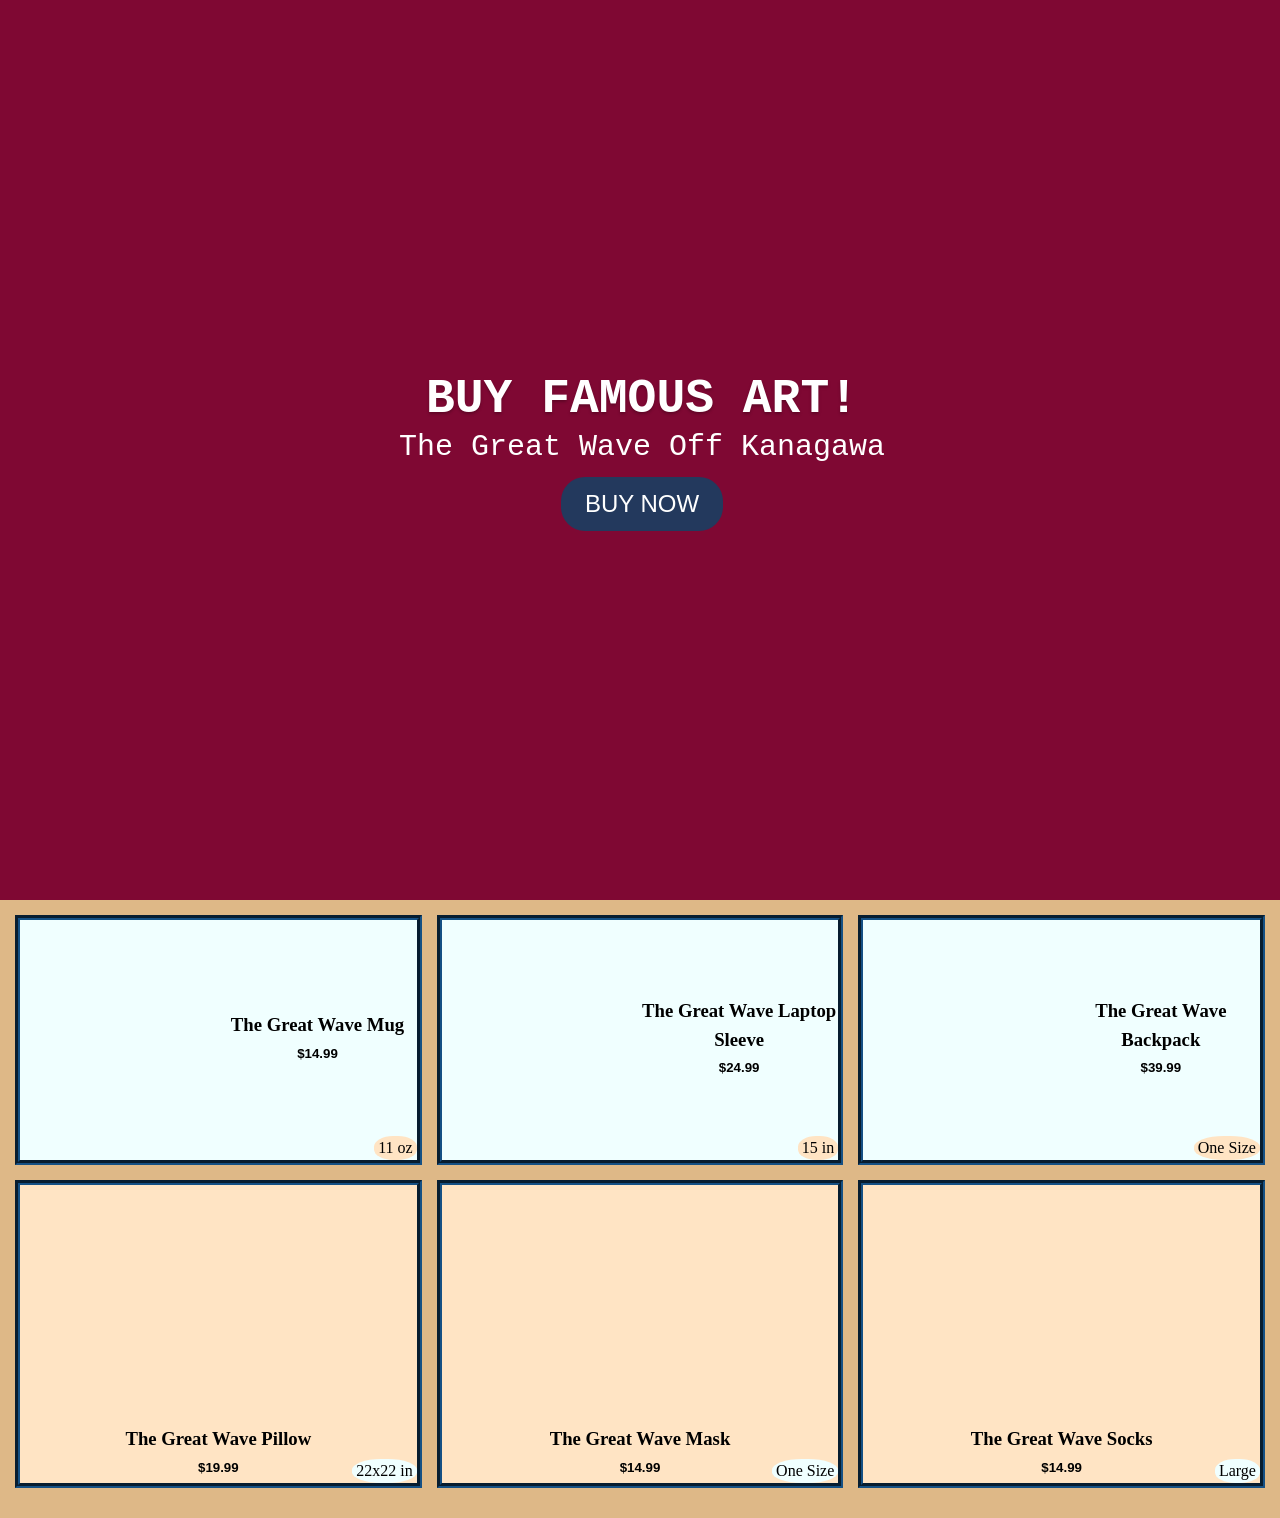
==== index.html @ afb73709 "Add files via upload Stuff" ====
<!DOCTYPE html>
<html>
<head>
    <title>Page Title</title>
    <link rel="stylesheet" href="/style.css" />
</head>
<body>

    <div class="banner">
        <hgroup>
            <h1>buy famous art!</h1>
            <h2>the great wave off kanagawa</h2>
            <a href="#">Buy Now</a>
        </hgroup>
    </div>
    <ul class="product-list">
        <li>
            <div class="image" style="background-image: url(/images/GreatWaveMug/WaveMugFront.jpg)"></div>
            <hgroup>
                <h3>The Great Wave Mug</h3>
                <h4></h4>
                <h5>$14.99</h5>
            </hgroup>
            <span>11 oz</span>
        </li>
        <li>
            <div class="image" style="background-image: url(/images/GreatWavePillow/WavePillowMain.jpg)"></div>
            <hgroup>
                <h3>The Great Wave Pillow</h3>
                <h4></h4>
                <h5>$19.99</h5>
            </hgroup>
            <span>22x22 in</span>
        </li>
        <li>
            <div class="image" style="background-image: url(/images/GreatWaveLaptopSleeve/WaveLaptopSleeve.jpg)"></div>
            <hgroup>
                <h3>The Great Wave Laptop Sleeve</h3>
                <h4></h4>
                <h5>$24.99</h5>
            </hgroup>
            <span>15 in</span>
        </li>
        <li>
            <div class="image" style="background-image: url(/images/greatwavemask/WaveMaskMain.jpg)"></div>
            <hgroup>
                <h3>The Great Wave Mask</h3>
                <h4></h4>
                <h5>$14.99</h5>
            </hgroup>
            <span>One Size</span>
        </li>
        <li>
            <div class="image" style="background-image: url(/images/GreatWaveBackpack/WaveBackpackMain.jpg)"></div>
            <hgroup>
                <h3>The Great Wave Backpack</h3>
                <h4></h4>
                <h5>$39.99</h5>
            </hgroup>
            <span>One Size</span>
        </li>
        <li>
            <div class="image" style="background-image: url(/images/GreatWaveSock/WaveSockMain.jpg)"></div>
            <hgroup>
                <h3>The Great Wave Socks</h3>
                <h4></h4>
                <h5>$14.99</h5>
            </hgroup>
            <span>Large</span>
        </li>
    </ul>

</body>
</html>
---- style.css ----
* {
    padding: 0;
    margin: 0;
    box-sizing: border-box;
} 
html, body {
    height: 100%;
    
}
.banner {
    position: relative;
    background: #ff1166 url(/images/TheGreatWaveOffKanagawa.jpg
    );
    height: 100%;
    background-repeat: no-repeat;
    background-size: cover;
    background-position: center;
    text-align: center;
    white-space: nowrap;
}
.banner:before {
    content: '\00a0';
    display: inline-block;
    height: 100%;
    width: 0px;
    vertical-align: middle;
}
.banner:after {
    content: '\00a0';
    display: block;
    position: absolute;
    left: 0px;
    top: 0px;
    width: 100%;
    height: 100%;
    background: rgba(0,0,0,.5)
}
.banner > hgroup {
    position: relative;
    display: inline-block;
    max-width: 720px;
    margin: 0 auto;
    vertical-align: middle;
    white-space: normal;
    z-index: 100;
}
.banner > hgroup > h1 {
    color: #fff;
    font: 900 48px/60px arial;
    font-family: monospace;
    text-transform: uppercase;
    text-shadow: 0px 2px 3px rgba(0,0,0,.25);
}
.banner > hgroup > h2 {
    color: #fff;
    font: 100 30px/36px arial;
    font-family: monospace;
    text-transform: capitalize;
    text-shadow: 0px 2px 3px(0,0,0,.25);
}
.banner > hgroup > a {
    display: inline-block;
    background-color: #23395d;
    border-radius: 24px;
    margin: 12px 0 0 0;
    padding: 9px 24px;
    color: #fff;
    font: 500 24px/36px arial;
    text-transform: uppercase;
    text-decoration: none;
}
.banner > hgroup > a:hover {
    background: #3f5277;
}







ul.product-list {
    columns: 300px 3;
    column-gap: 15px;
    padding: 15px;
    background-color: burlywood;
}
ul.product-list > li {
    display: block;
    position: relative;
    border-style: groove;
    border-width: thick;
    border-color: #155084;
    text-align: center;
    background-color: azure;
    margin: 0 0 15px 0;
    
    -webkit-column-break-inside: avoid;
          page-break-inside: avoid;
               break-inside: avoid;

}
ul.product-list > li:hover .image {
    opacity: 0.9;
    cursor: pointer;
    
    *width: 250px;
    *height: 250px;
    *margin: -7px auto;
    *background-size: 250px 250px;
    *transition: 0.8s;
}
ul.product-list > middle
ul.product-list > li > img {
    max-width: 100%;
    border-style: none;
    width: 25%;
    vertical-align: middle;
    
    *border-style: none;
    *width: 25%;
} 
ul.product-list > li > img:hover {
   position: relative;
}
ul.product-list > li > .image {
    vertical-align: middle;
    height: 100%;
    border-style: none;
    width: 50%;
    height: 240px;
    margin: 0 auto;
    background-position: center;
    background-repeat: no-repeat;
    background-size: cover;
    
    
} 
ul.product-list > li > hgroup {
    border-style: none;
    display: inline-block;
    vertical-align: middle;
    text-align: center;
    width: 100%;
    flex-basis: 15%;
    line-height: 180%;
    
    *border-style: none;
    *text-align: center;
    *width: 25%; 
    *line-height: 180%;
    font-family: arial;
    
    
    *background: blue;
    
}
ul.product-list > li > hgroup > h3 {
    font-family: cursive;
}
ul.product-list > li > hgroup > h4 {
    
}
ul.product-list > li > hgroup > h5 {
    
}
ul.product-list > li > span {
    position: absolute;
    bottom: 0px;
    right: 0px;
    background-color: azure;
    padding: 3px 4px;
    border-radius: 45%;
}



ul.product-list > li:nth-of-type(odd) {
    border-style: groove;
    background-color: bisque;
    height: 250px;
    white-space: nowrap;
}
ul.product-list > li:nth-of-type(odd) > .image {
    display: inline-block;
    border-style: none;
    width: 50%;
}
ul.product-list > li:nth-of-type(odd) > hgroup {
    border-style: none;
    text-align: center;
    width: 50%; 
    margin: 0 0 0 -.25em;
    line-height: 180%;
    white-space: normal;
}
ul.product-list > li:nth-of-type(odd) > hgroup > h3 {
    
}
ul.product-list > li:nth-of-type(odd) > hgroup > h4 {
    
}
ul.product-list > li:nth-of-type(odd) > hgroup > h5 {
    
}
ul.product-list > li:nth-last-of-type(odd) > span {
    background-color: bisque;
    padding: 3px 4px;
    border-radius: 45%;
}



@media all and (max-width: 820px) {
    
    ul.product-list {
        width: 100%;
        float: none;
    }
}
    
@media all and (min-width: 821px) {
    
    ul.product-list > li {
        background-color: bisque;
    }
    ul.product-list > li > span {
        background-color: bisque;
    }
}

@media all and (min-width: 821px) {
    
    ul.product-list > li:nth-of-type(odd) {
        background-color: azure;
    }
    ul.product-list > li:nth-last-of-type(odd) > span {
        background-color: azure;
    }
}
    
    
    
    
 
.product-detail {
    
}
.product-detail > section {
    background-color: bisque;
    text-align: center;
}
.product-detail > section > h1 {
    font-family: cursive;
    font-size: 200%;
}
.product-deatil > section > .photo-gallery {
    
}
.product-detail > section > .photo-gallery > .primary-photo {
    background-image: url(images/monalisa.jpg);
    height: 300px;
    background-size: cover;
}
.product-detail > section > .photo-gallery > .center {
    display: block;
    margin-left: auto;
    margin-right: auto;
    width: 25%;
}
.product-detail > section > .photo-gallery > img {
    height: 75px;
    border: solid 1px;
}
.product-detail > section > h2 {
    font-family: arial;
}
.product-detail > section > p {
    width: 250px;
    margin-left: auto;
    margin-right: auto;
    padding: 10px;
}
.product-detail > section > form {
    
}
.product-detail > section > form > label {
    font-size: 18px;
    font-family: arial;
}
.product-detail > section > form > label > input {
    
}
.dropdown {
    
}
.dropdown > a {
    display: inline-block;
    background-color: #ab4500;
    border-radius: 24px;
    margin: 12px 0 0 0;
    padding: 9px 24px;
    color: #fff;
    font: 50 12px/24px arial;
    text-transform: uppercase;
    text-decoration: none;
}
@media all and (min-width: 821px) {
    .product-detail > section {
        
    }
}
@media all and (min-width: 821px) {
    .product-detail > section {
        
    }
}
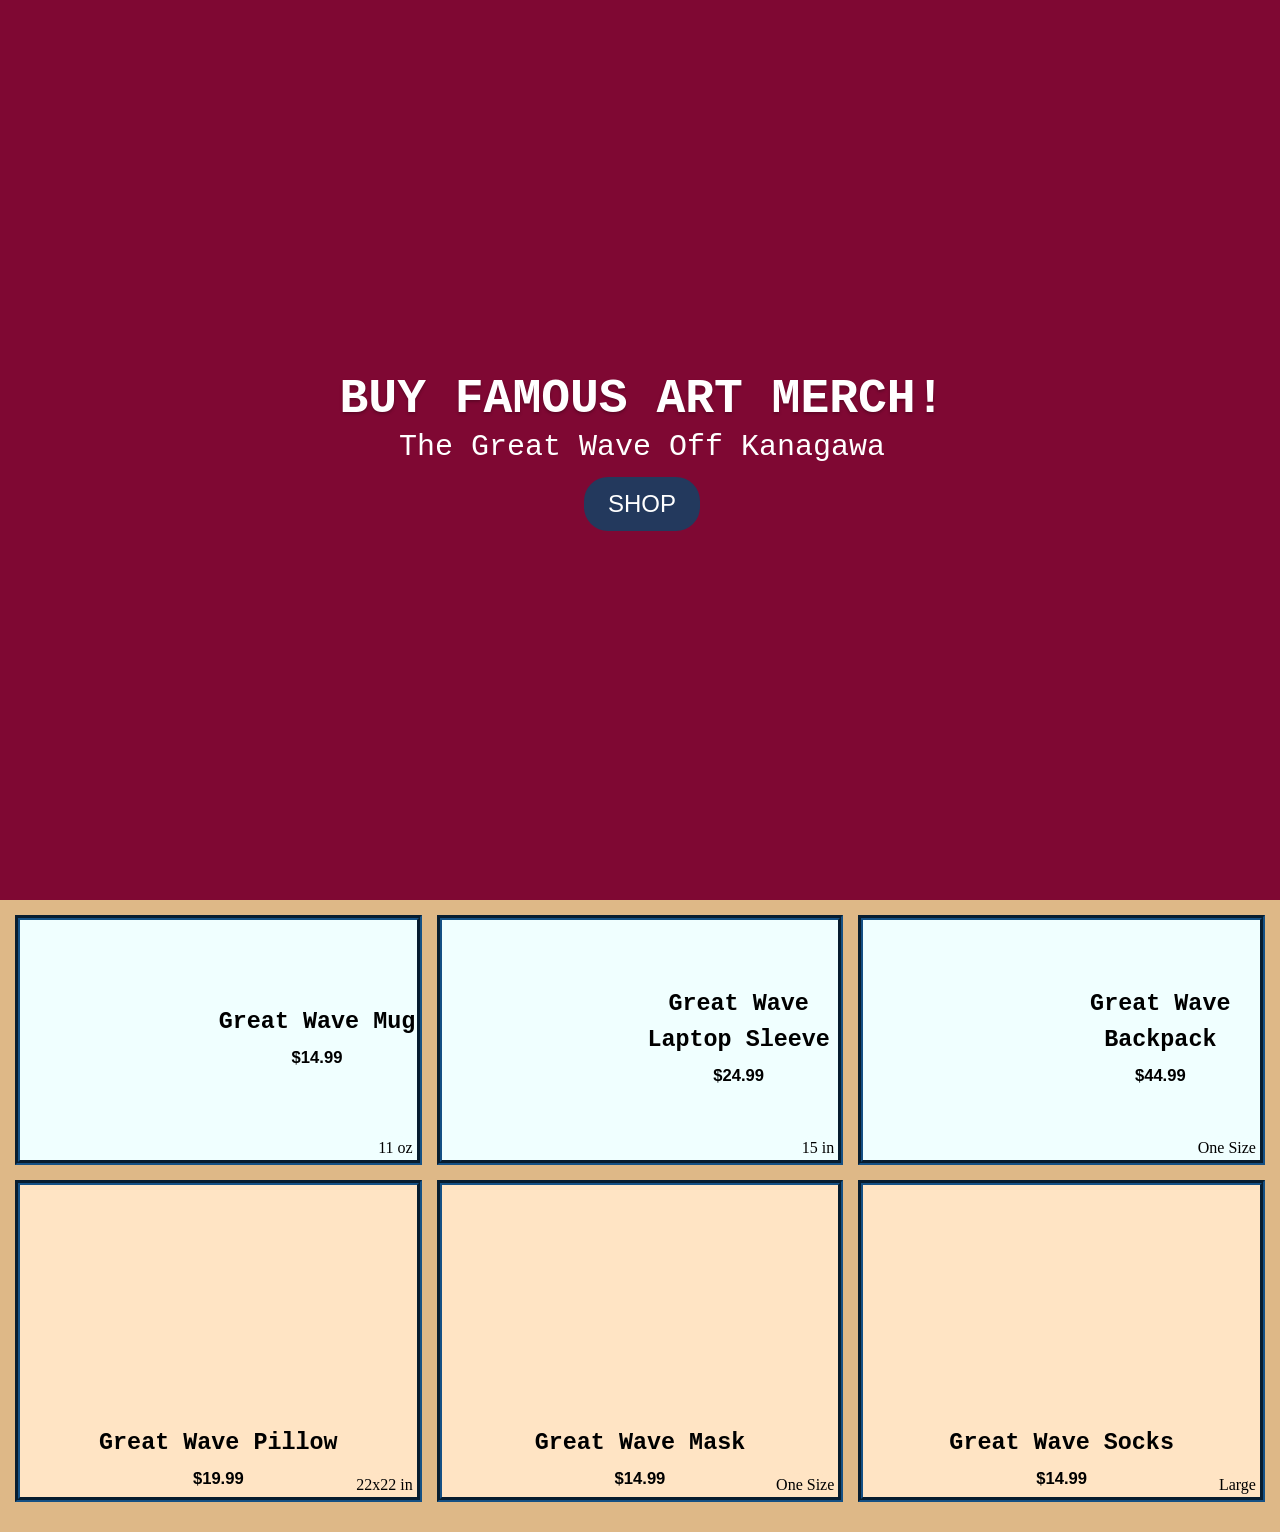
==== commit 75628eca: "Add files via upload" ====
--- a/index.html
+++ b/index.html
@@ -8,65 +8,77 @@
 
     <div class="banner">
         <hgroup>
-            <h1>buy famous art!</h1>
+            <h1>buy famous art merch!</h1>
             <h2>the great wave off kanagawa</h2>
-            <a href="#">Buy Now</a>
+            <a href="#products">Shop</a>
         </hgroup>
     </div>
-    <ul class="product-list">
+    <ul class="product-list" id="products">
         <li>
-            <div class="image" style="background-image: url(/images/GreatWaveMug/WaveMugFront.jpg)"></div>
-            <hgroup>
-                <h3>The Great Wave Mug</h3>
-                <h4></h4>
-                <h5>$14.99</h5>
-            </hgroup>
-            <span>11 oz</span>
+            <a href="GreatWaveProducts/GreatWaveMug.html">
+                <div class="image" style="background-image: url(images/GreatWaveMug/MugFrontTransparent.png)"></div>
+                <hgroup>
+                    <h3>Great Wave Mug</h3>
+                    <h4></h4>
+                    <h5>$14.99</h5>
+                </hgroup>
+                <span>11 oz</span>
+            </a>
         </li>
         <li>
-            <div class="image" style="background-image: url(/images/GreatWavePillow/WavePillowMain.jpg)"></div>
-            <hgroup>
-                <h3>The Great Wave Pillow</h3>
-                <h4></h4>
-                <h5>$19.99</h5>
-            </hgroup>
-            <span>22x22 in</span>
+            <a href="GreatWaveProducts/GreatWavePillow.html">
+                <div class="image" style="background-image: url(/images/GreatWavePillow/PillowFrontTransparent.png)"></div>
+                <hgroup>
+                    <h3>Great Wave Pillow</h3>
+                    <h4></h4>
+                    <h5>$19.99</h5>
+                </hgroup>
+                <span>22x22 in</span>
+            </a>
         </li>
         <li>
-            <div class="image" style="background-image: url(/images/GreatWaveLaptopSleeve/WaveLaptopSleeve.jpg)"></div>
-            <hgroup>
-                <h3>The Great Wave Laptop Sleeve</h3>
-                <h4></h4>
-                <h5>$24.99</h5>
-            </hgroup>
-            <span>15 in</span>
+            <a href="GreatWaveProducts/GreatWaveLaptopSleeve.html">
+                <div class="image" style="background-image: url(/images/GreatWaveLaptopSleeve/LaptopSleeveTransparent.png)"></div>
+                <hgroup>
+                    <h3>Great Wave Laptop Sleeve</h3>
+                    <h4></h4>
+                    <h5>$24.99</h5>
+                </hgroup>
+                <span>15 in</span>
+            </a>
         </li>
         <li>
-            <div class="image" style="background-image: url(/images/greatwavemask/WaveMaskMain.jpg)"></div>
-            <hgroup>
-                <h3>The Great Wave Mask</h3>
-                <h4></h4>
-                <h5>$14.99</h5>
-            </hgroup>
-            <span>One Size</span>
+            <a href="GreatWaveProducts/GreatWaveMask.html">
+                <div class="image" style="background-image: url(/images/greatwavemask/MaskMainTransparent.png)"></div>
+                <hgroup>
+                    <h3>Great Wave Mask</h3>
+                    <h4></h4>
+                    <h5>$14.99</h5>
+                </hgroup>
+                <span>One Size</span>
+            </a>
         </li>
         <li>
-            <div class="image" style="background-image: url(/images/GreatWaveBackpack/WaveBackpackMain.jpg)"></div>
-            <hgroup>
-                <h3>The Great Wave Backpack</h3>
-                <h4></h4>
-                <h5>$39.99</h5>
-            </hgroup>
-            <span>One Size</span>
+            <a href="GreatWaveProducts/GreatWaveBackpack.html">
+                <div class="image" style="background-image: url(/images/GreatWaveBackpack/BackpackMainTransparent.png)"></div>
+                <hgroup>
+                    <h3>Great Wave Backpack</h3>
+                    <h4></h4>
+                    <h5>$44.99</h5>
+                </hgroup>
+                <span>One Size</span>
+            </a>
         </li>
         <li>
-            <div class="image" style="background-image: url(/images/GreatWaveSock/WaveSockMain.jpg)"></div>
-            <hgroup>
-                <h3>The Great Wave Socks</h3>
-                <h4></h4>
-                <h5>$14.99</h5>
-            </hgroup>
-            <span>Large</span>
+            <a href="GreatWaveProducts/GreatWaveSocks.html">
+                <div class="image" style="background-image: url(/images/GreatWaveSock/SockMainTransparent.png)"></div>
+                <hgroup>
+                    <h3>Great Wave Socks</h3>
+                    <h4></h4>
+                    <h5>$14.99</h5>
+                </hgroup>
+                <span>Large</span>
+            </a>
         </li>
     </ul>
 
--- a/style.css
+++ b/style.css
@@ -100,7 +100,12 @@
                break-inside: avoid;
 
 }
-ul.product-list > li:hover .image {
+ul.product-list > li > a {
+    display: block;
+    text-decoration: none;
+    color: #000;
+}
+ul.product-list > li:hover > a > .image {
     opacity: 0.9;
     cursor: pointer;
     
@@ -111,7 +116,7 @@
     *transition: 0.8s;
 }
 ul.product-list > middle
-ul.product-list > li > img {
+ul.product-list > li > a > img {
     max-width: 100%;
     border-style: none;
     width: 25%;
@@ -120,10 +125,10 @@
     *border-style: none;
     *width: 25%;
 } 
-ul.product-list > li > img:hover {
+ul.product-list > li > a > img:hover {
    position: relative;
 }
-ul.product-list > li > .image {
+ul.product-list > li > a > .image {
     vertical-align: middle;
     height: 100%;
     border-style: none;
@@ -136,7 +141,7 @@
     
     
 } 
-ul.product-list > li > hgroup {
+ul.product-list > li > a > hgroup {
     border-style: none;
     display: inline-block;
     vertical-align: middle;
@@ -150,21 +155,25 @@
     *width: 25%; 
     *line-height: 180%;
     font-family: arial;
+    font-size: 20px;
     
     
     *background: blue;
     
 }
-ul.product-list > li > hgroup > h3 {
-    font-family: cursive;
-}
-ul.product-list > li > hgroup > h4 {
-    
-}
-ul.product-list > li > hgroup > h5 {
-    
-}
-ul.product-list > li > span {
+
+ul.product-list > li > a > hgroup > h3 {
+    font-family: monospace;
+    font-size: 30px
+        color: #000;
+}
+ul.product-list > li > a > hgroup > h4 {
+    
+}
+ul.product-list > li > a > hgroup > h5 {
+    
+}
+ul.product-list > li > a > span {
     position: absolute;
     bottom: 0px;
     right: 0px;
@@ -181,12 +190,12 @@
     height: 250px;
     white-space: nowrap;
 }
-ul.product-list > li:nth-of-type(odd) > .image {
+ul.product-list > li:nth-of-type(odd) > a > .image {
     display: inline-block;
     border-style: none;
     width: 50%;
 }
-ul.product-list > li:nth-of-type(odd) > hgroup {
+ul.product-list > li:nth-of-type(odd) > a > hgroup {
     border-style: none;
     text-align: center;
     width: 50%; 
@@ -194,16 +203,16 @@
     line-height: 180%;
     white-space: normal;
 }
-ul.product-list > li:nth-of-type(odd) > hgroup > h3 {
-    
-}
-ul.product-list > li:nth-of-type(odd) > hgroup > h4 {
-    
-}
-ul.product-list > li:nth-of-type(odd) > hgroup > h5 {
-    
-}
-ul.product-list > li:nth-last-of-type(odd) > span {
+ul.product-list > li:nth-of-type(odd) > a > hgroup > h3 {
+    
+}
+ul.product-list > li:nth-of-type(odd) > a > hgroup > h4 {
+    
+}
+ul.product-list > li:nth-of-type(odd) > a > hgroup > h5 {
+    
+}
+ul.product-list > li:nth-last-of-type(odd) > a > span {
     background-color: bisque;
     padding: 3px 4px;
     border-radius: 45%;
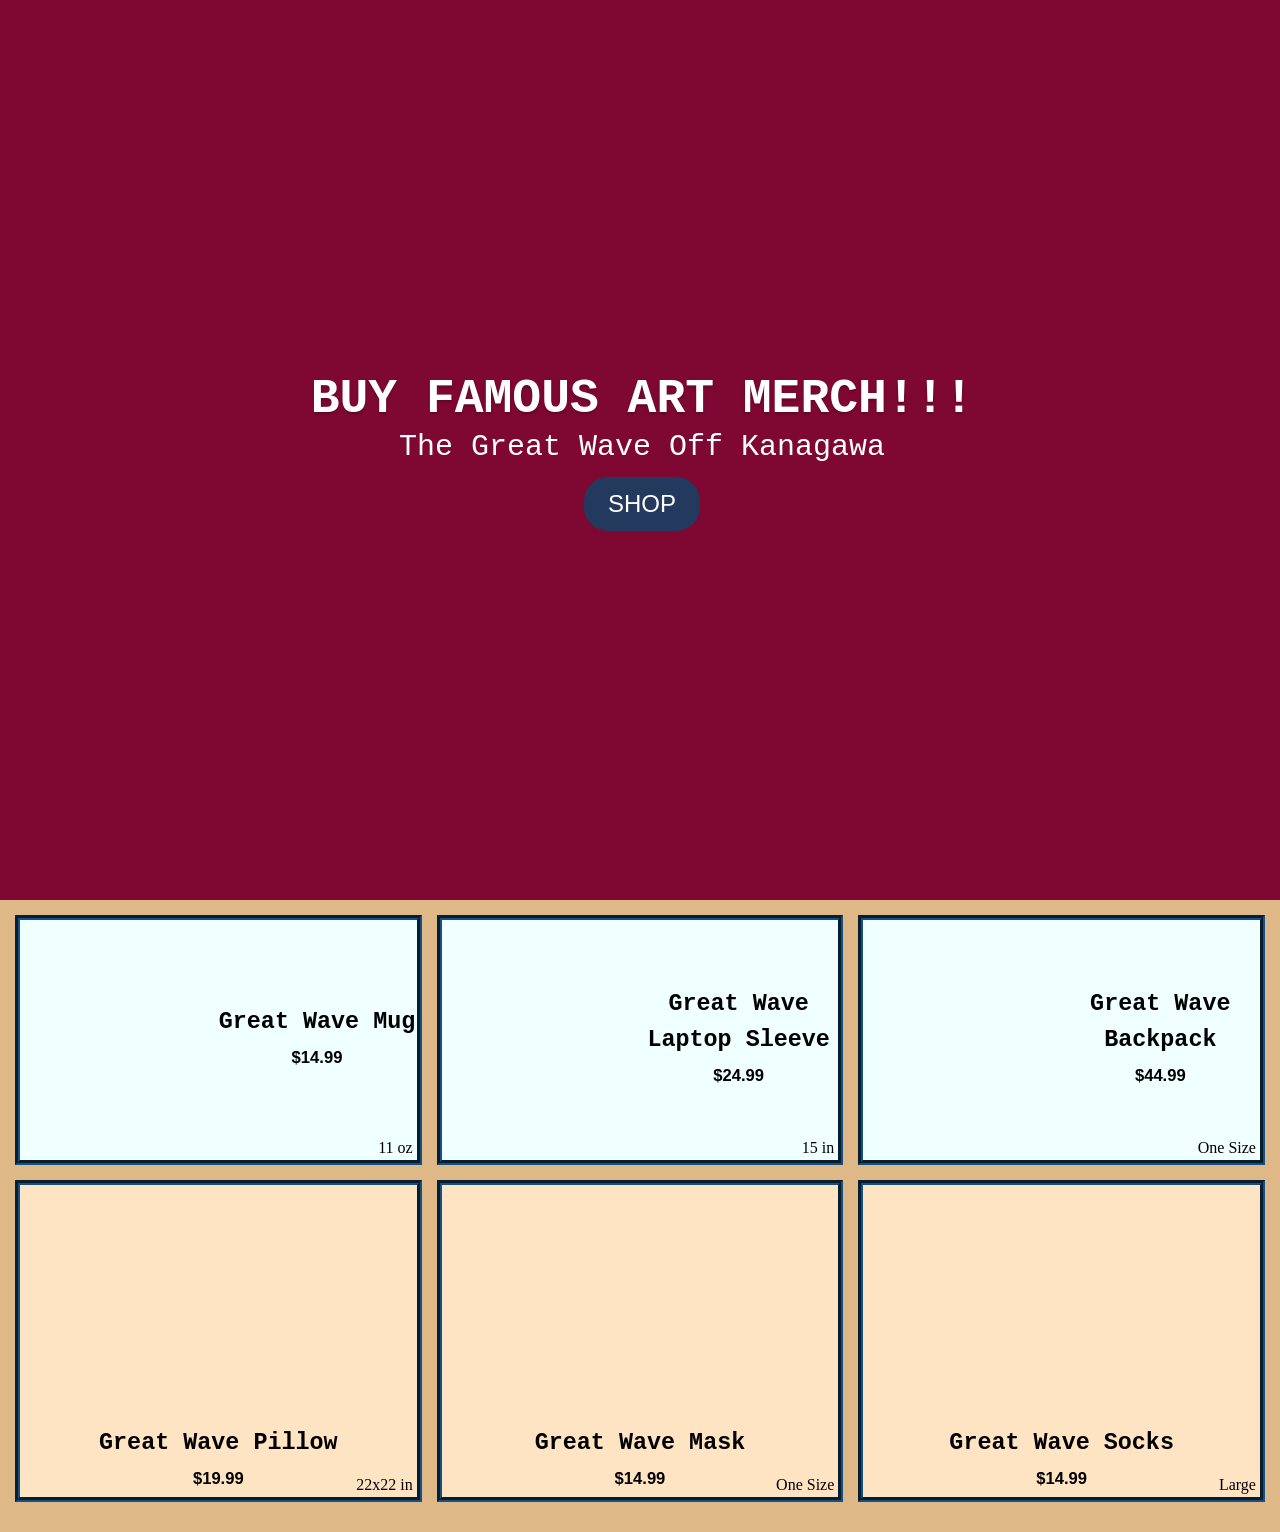
==== commit 6f78554d: "stuff" ====
--- a/index.html
+++ b/index.html
@@ -8,7 +8,7 @@
 
     <div class="banner">
         <hgroup>
-            <h1>buy famous art merch!</h1>
+            <h1>buy famous art merch!!!</h1>
             <h2>the great wave off kanagawa</h2>
             <a href="#products">Shop</a>
         </hgroup>
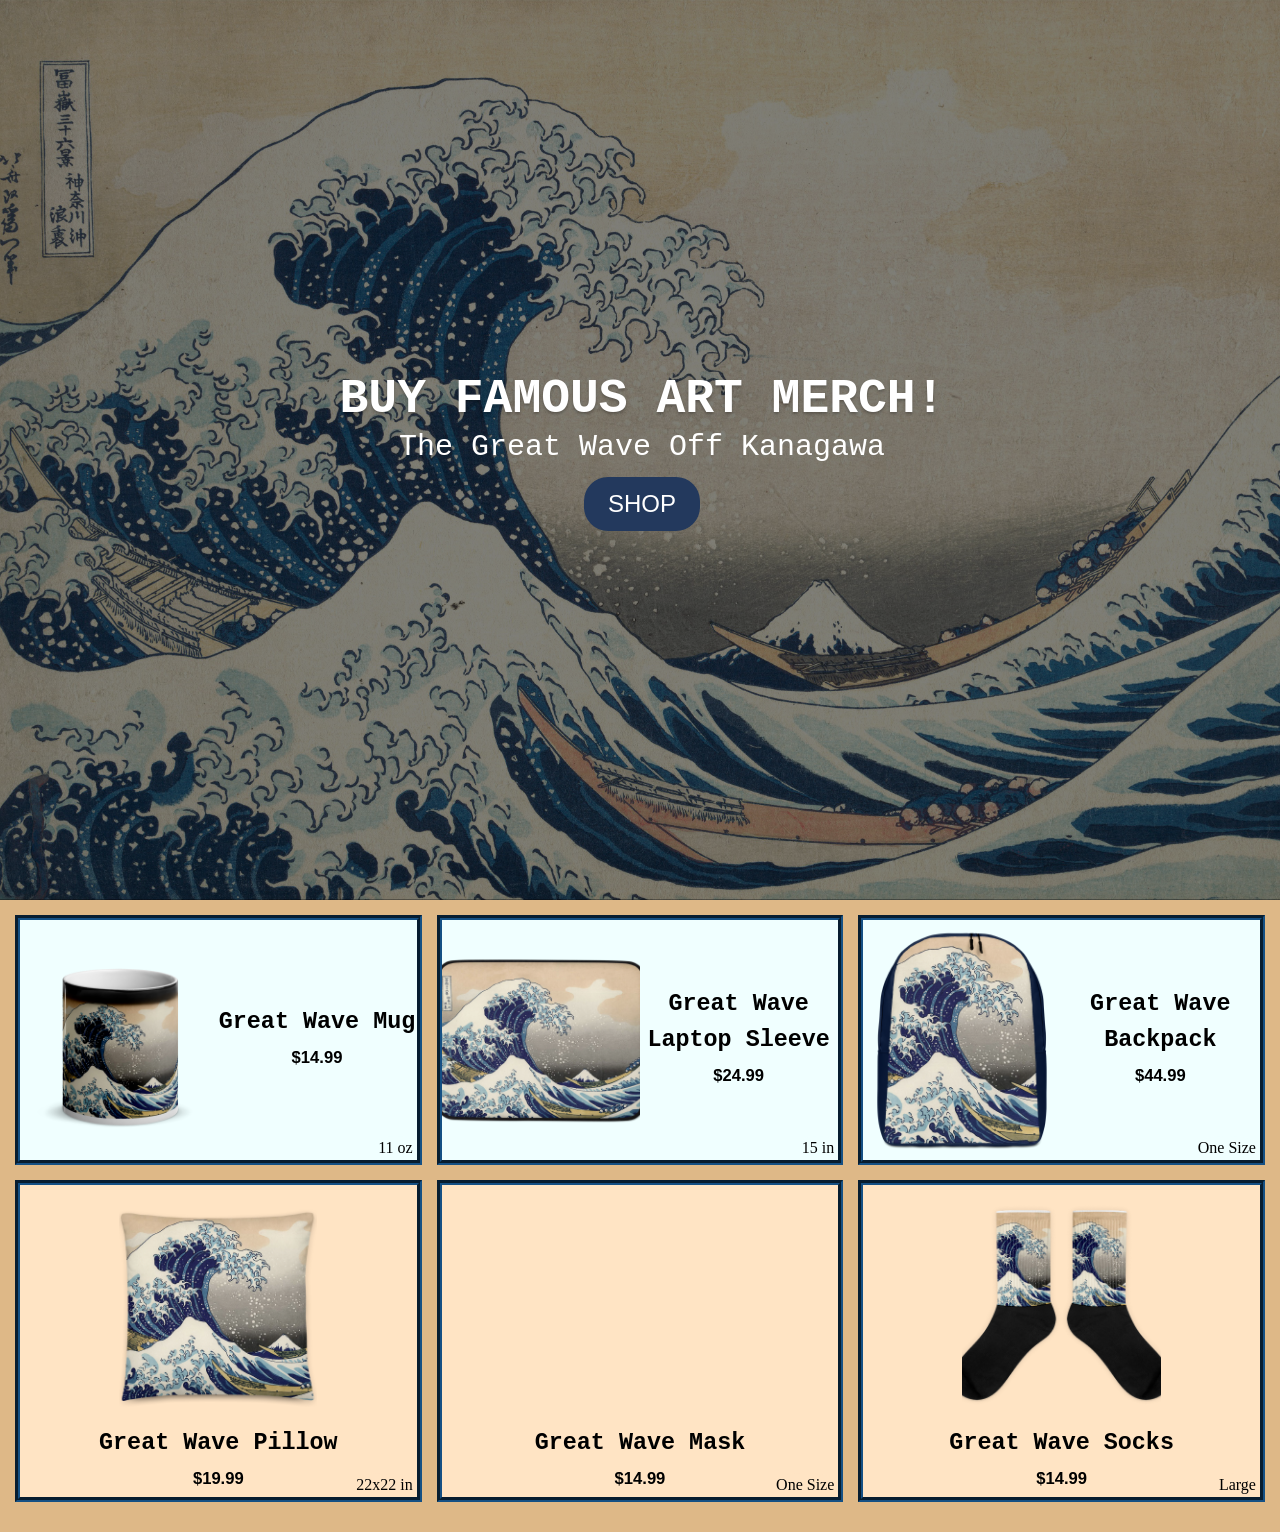
==== commit f5f3664f: "Fixed stuff" ====
--- a/index.html
+++ b/index.html
@@ -8,7 +8,7 @@
 
     <div class="banner">
         <hgroup>
-            <h1>buy famous art merch!!!</h1>
+            <h1>buy famous art merch!</h1>
             <h2>the great wave off kanagawa</h2>
             <a href="#products">Shop</a>
         </hgroup>
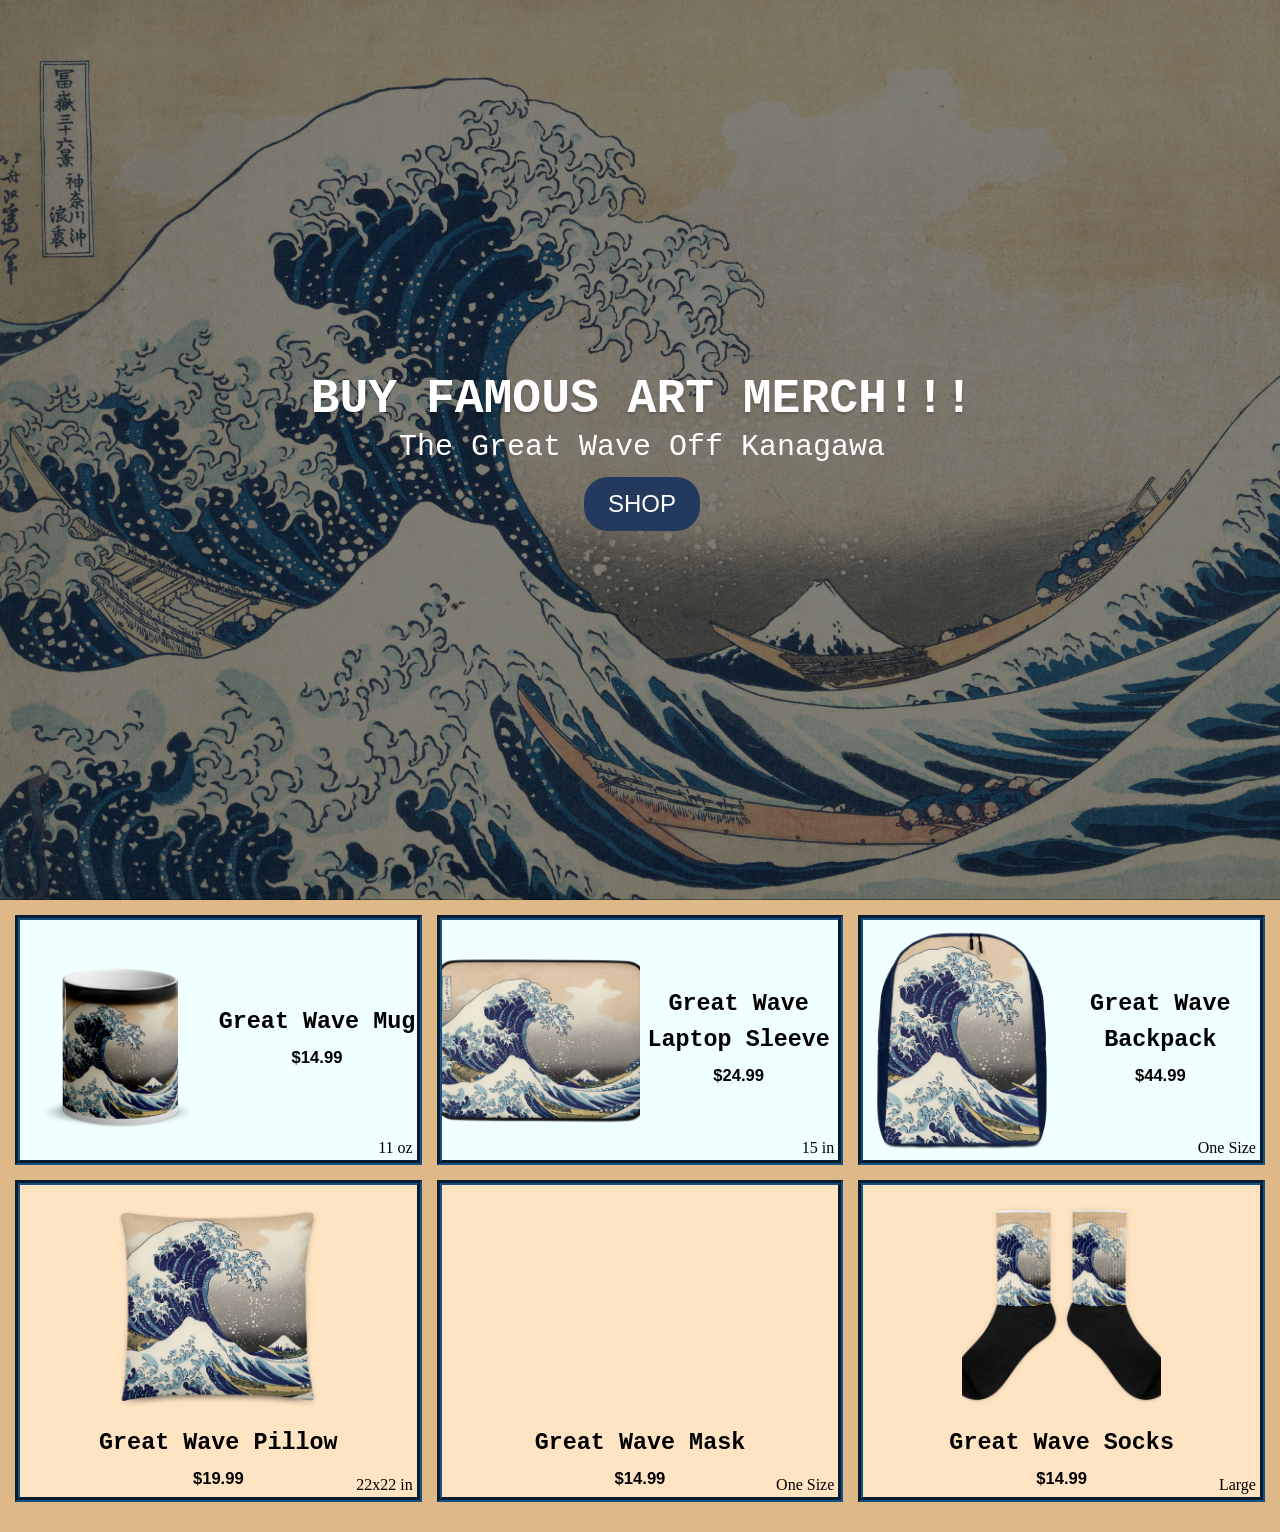
==== commit 23e6c0ea: "Update index.html" ====
--- a/index.html
+++ b/index.html
@@ -8,7 +8,7 @@
 
     <div class="banner">
         <hgroup>
-            <h1>buy famous art merch!</h1>
+            <h1>buy famous art merch!!!</h1>
             <h2>the great wave off kanagawa</h2>
             <a href="#products">Shop</a>
         </hgroup>
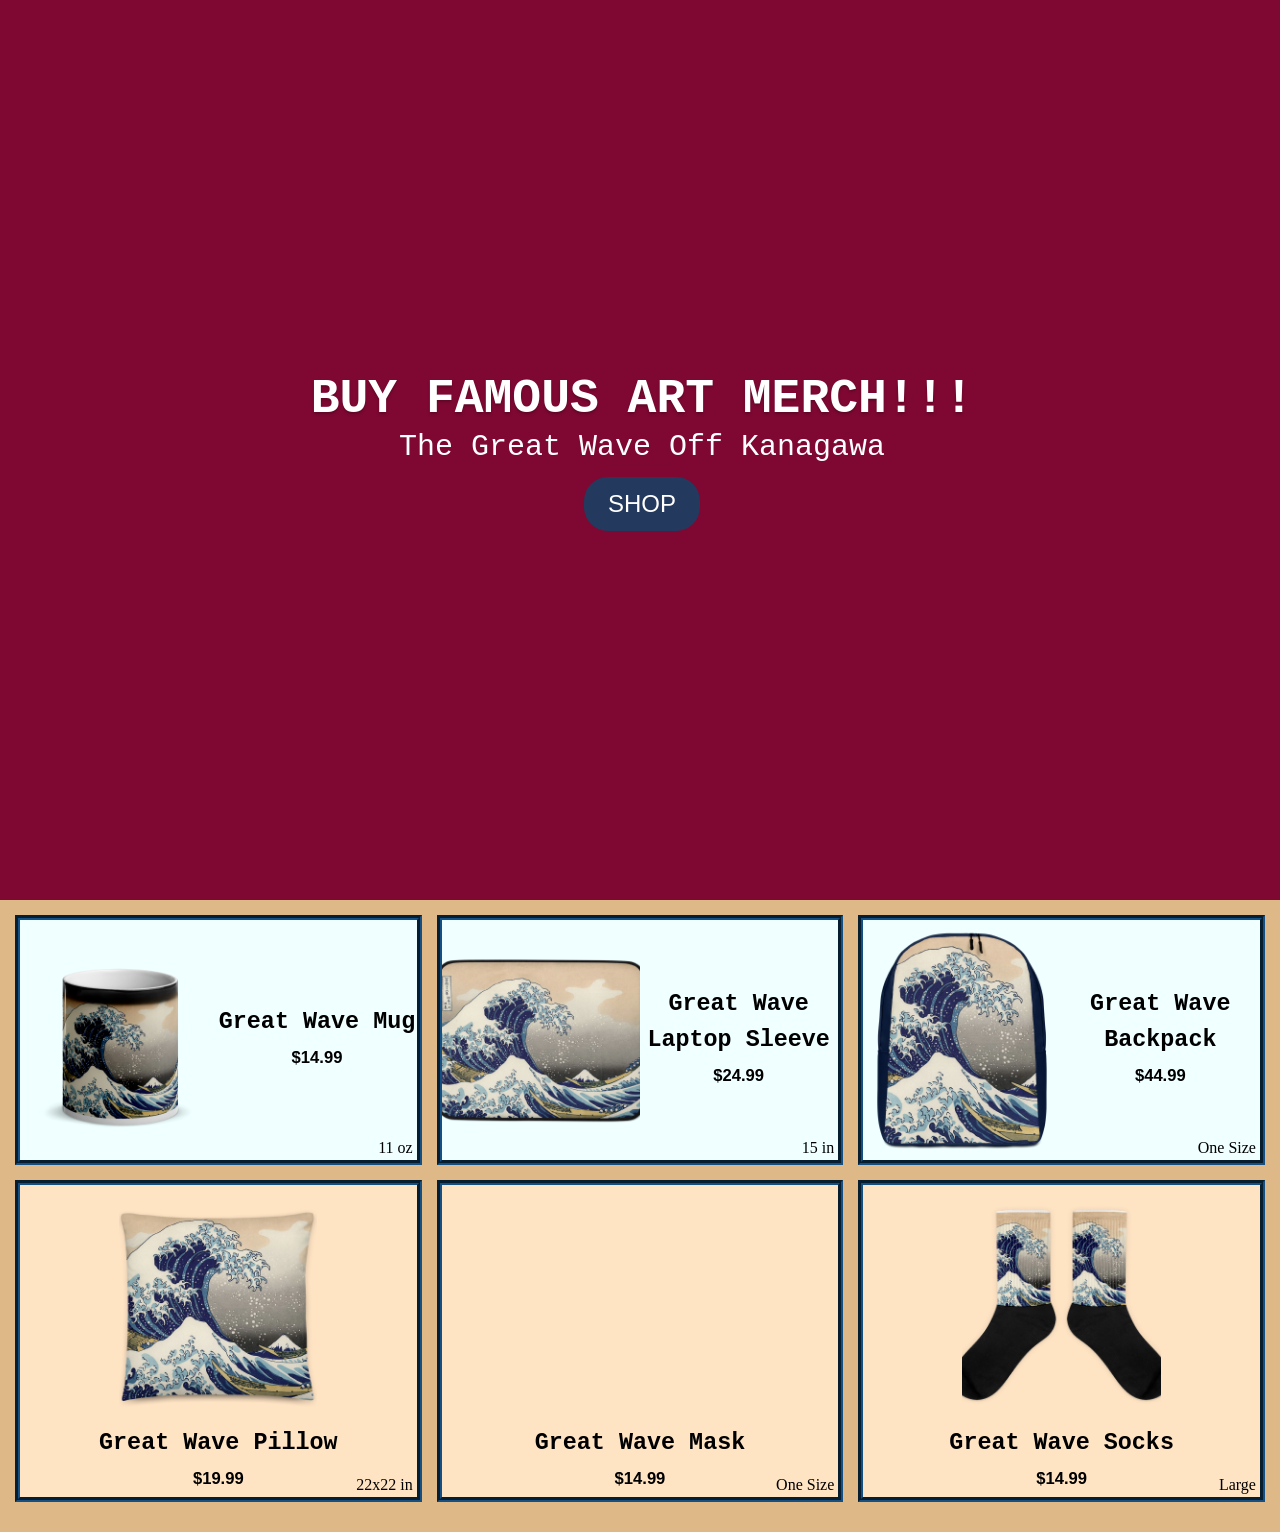
==== commit a9cec105: "fixed code" ====
--- a/index.html
+++ b/index.html
@@ -15,7 +15,7 @@
     </div>
     <ul class="product-list" id="products">
         <li>
-            <a href="GreatWaveProducts/GreatWaveMug.html">
+            <a href="greatwaveproducts/greatwavemug.html">
                 <div class="image" style="background-image: url(images/GreatWaveMug/MugFrontTransparent.png)"></div>
                 <hgroup>
                     <h3>Great Wave Mug</h3>
@@ -26,7 +26,7 @@
             </a>
         </li>
         <li>
-            <a href="GreatWaveProducts/GreatWavePillow.html">
+            <a href="greatwaveproducts/greatwavepillow.html">
                 <div class="image" style="background-image: url(/images/GreatWavePillow/PillowFrontTransparent.png)"></div>
                 <hgroup>
                     <h3>Great Wave Pillow</h3>
@@ -37,7 +37,7 @@
             </a>
         </li>
         <li>
-            <a href="GreatWaveProducts/GreatWaveLaptopSleeve.html">
+            <a href="greatwaveproducts/greatwavelaptopsleeve.html">
                 <div class="image" style="background-image: url(/images/GreatWaveLaptopSleeve/LaptopSleeveTransparent.png)"></div>
                 <hgroup>
                     <h3>Great Wave Laptop Sleeve</h3>
@@ -48,7 +48,7 @@
             </a>
         </li>
         <li>
-            <a href="GreatWaveProducts/GreatWaveMask.html">
+            <a href="greatwaveproducts/greatwavemask.html">
                 <div class="image" style="background-image: url(/images/greatwavemask/MaskMainTransparent.png)"></div>
                 <hgroup>
                     <h3>Great Wave Mask</h3>
@@ -70,7 +70,7 @@
             </a>
         </li>
         <li>
-            <a href="GreatWaveProducts/GreatWaveSocks.html">
+            <a href="greatwaveproducts/greatwavesocks.html">
                 <div class="image" style="background-image: url(/images/GreatWaveSock/SockMainTransparent.png)"></div>
                 <hgroup>
                     <h3>Great Wave Socks</h3>
--- a/style.css
+++ b/style.css
@@ -9,7 +9,7 @@
 }
 .banner {
     position: relative;
-    background: #ff1166 url(/images/TheGreatWaveOffKanagawa.jpg
+    background: #ff1166 url(/images/thegreatwaveoffkanagawa.jpg
     );
     height: 100%;
     background-repeat: no-repeat;
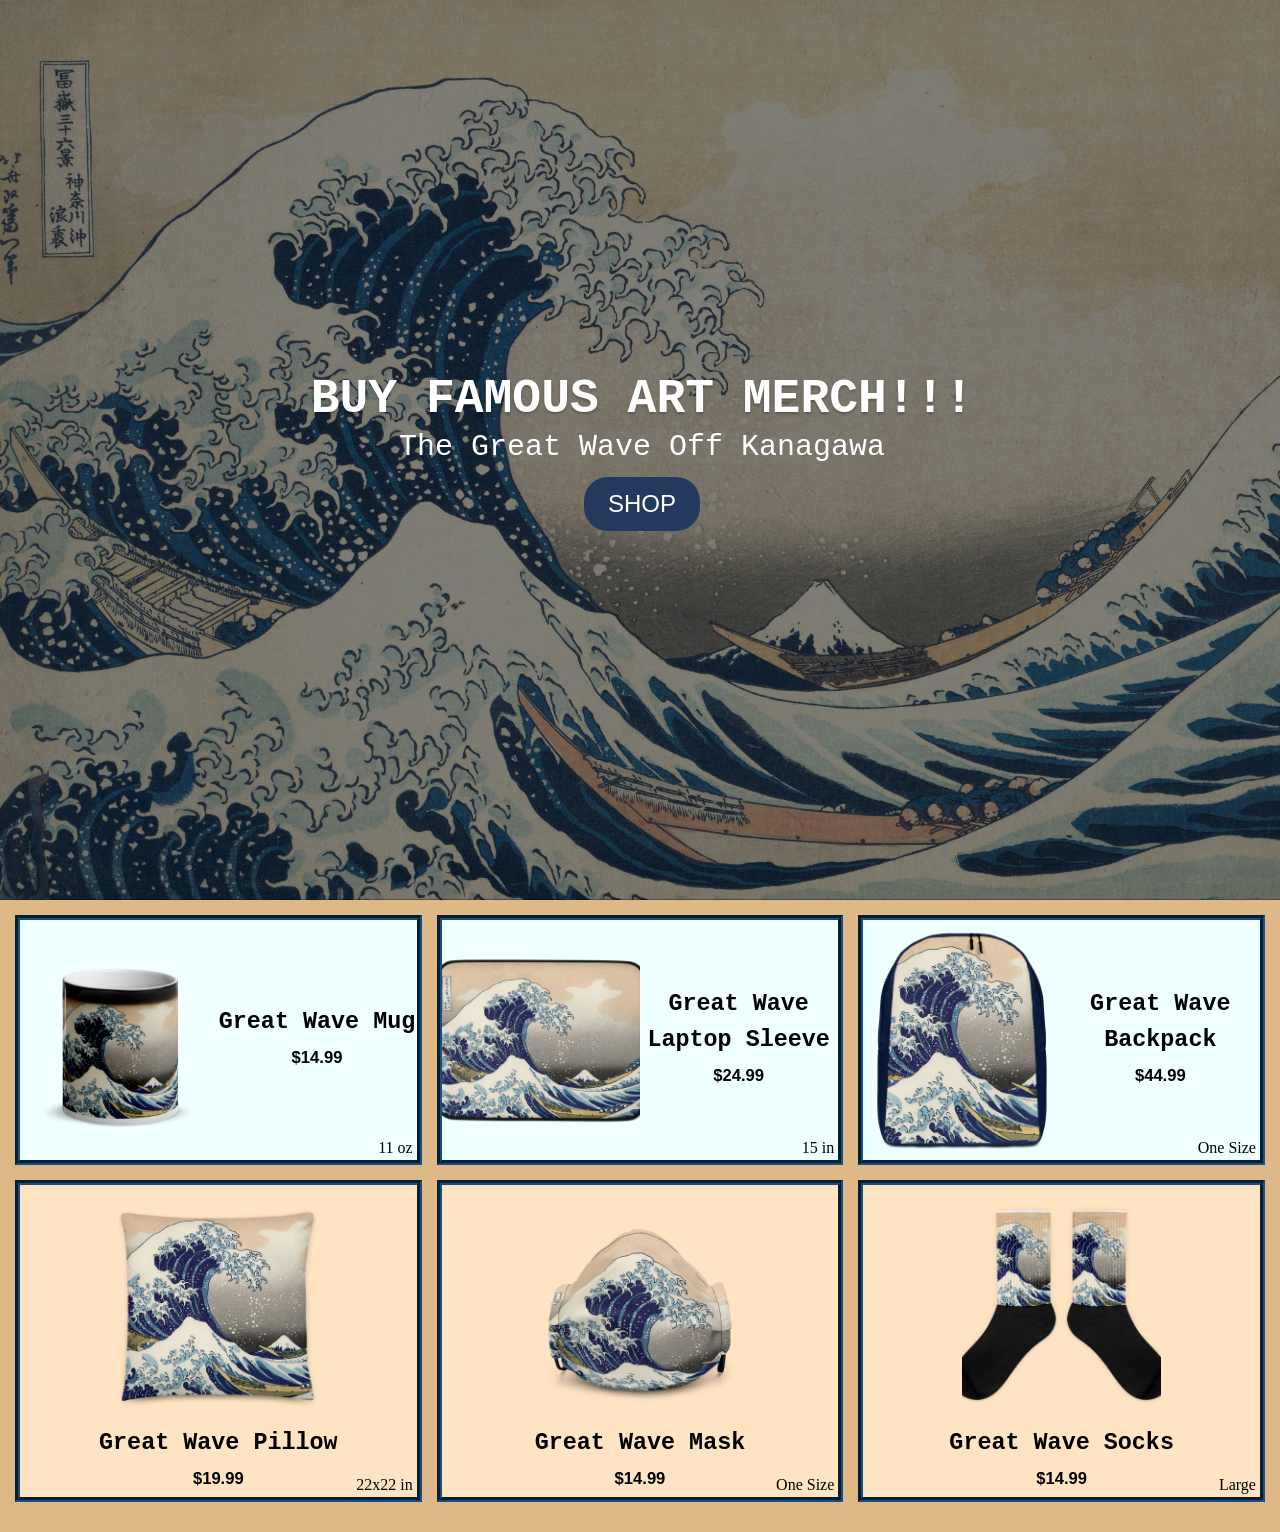
==== commit 26f3962f: "asdf" ====
--- a/index.html
+++ b/index.html
@@ -16,7 +16,7 @@
     <ul class="product-list" id="products">
         <li>
             <a href="greatwaveproducts/greatwavemug.html">
-                <div class="image" style="background-image: url(images/GreatWaveMug/MugFrontTransparent.png)"></div>
+                <div class="image" style="background-image: url(images/greatwavemug/mugfronttransparent.png)"></div>
                 <hgroup>
                     <h3>Great Wave Mug</h3>
                     <h4></h4>
@@ -27,7 +27,7 @@
         </li>
         <li>
             <a href="greatwaveproducts/greatwavepillow.html">
-                <div class="image" style="background-image: url(/images/GreatWavePillow/PillowFrontTransparent.png)"></div>
+                <div class="image" style="background-image: url(/images/greatwavepillow/pillowfronttransparent.png)"></div>
                 <hgroup>
                     <h3>Great Wave Pillow</h3>
                     <h4></h4>
@@ -38,7 +38,7 @@
         </li>
         <li>
             <a href="greatwaveproducts/greatwavelaptopsleeve.html">
-                <div class="image" style="background-image: url(/images/GreatWaveLaptopSleeve/LaptopSleeveTransparent.png)"></div>
+                <div class="image" style="background-image: url(/images/greatwavelaptopsleeve/laptopsleevetransparent.png)"></div>
                 <hgroup>
                     <h3>Great Wave Laptop Sleeve</h3>
                     <h4></h4>
@@ -49,7 +49,7 @@
         </li>
         <li>
             <a href="greatwaveproducts/greatwavemask.html">
-                <div class="image" style="background-image: url(/images/greatwavemask/MaskMainTransparent.png)"></div>
+                <div class="image" style="background-image: url(/images/greatwavemask/maskmaintransparent.png)"></div>
                 <hgroup>
                     <h3>Great Wave Mask</h3>
                     <h4></h4>
@@ -59,8 +59,8 @@
             </a>
         </li>
         <li>
-            <a href="GreatWaveProducts/GreatWaveBackpack.html">
-                <div class="image" style="background-image: url(/images/GreatWaveBackpack/BackpackMainTransparent.png)"></div>
+            <a href="greatwaveproducts/greatwavebackpack.html">
+                <div class="image" style="background-image: url(/images/greatwavebackpack/backpackmaintransparent.png)"></div>
                 <hgroup>
                     <h3>Great Wave Backpack</h3>
                     <h4></h4>
@@ -71,7 +71,7 @@
         </li>
         <li>
             <a href="greatwaveproducts/greatwavesocks.html">
-                <div class="image" style="background-image: url(/images/GreatWaveSock/SockMainTransparent.png)"></div>
+                <div class="image" style="background-image: url(/images/greatwavesock/sockmaintransparent.png)"></div>
                 <hgroup>
                     <h3>Great Wave Socks</h3>
                     <h4></h4>
